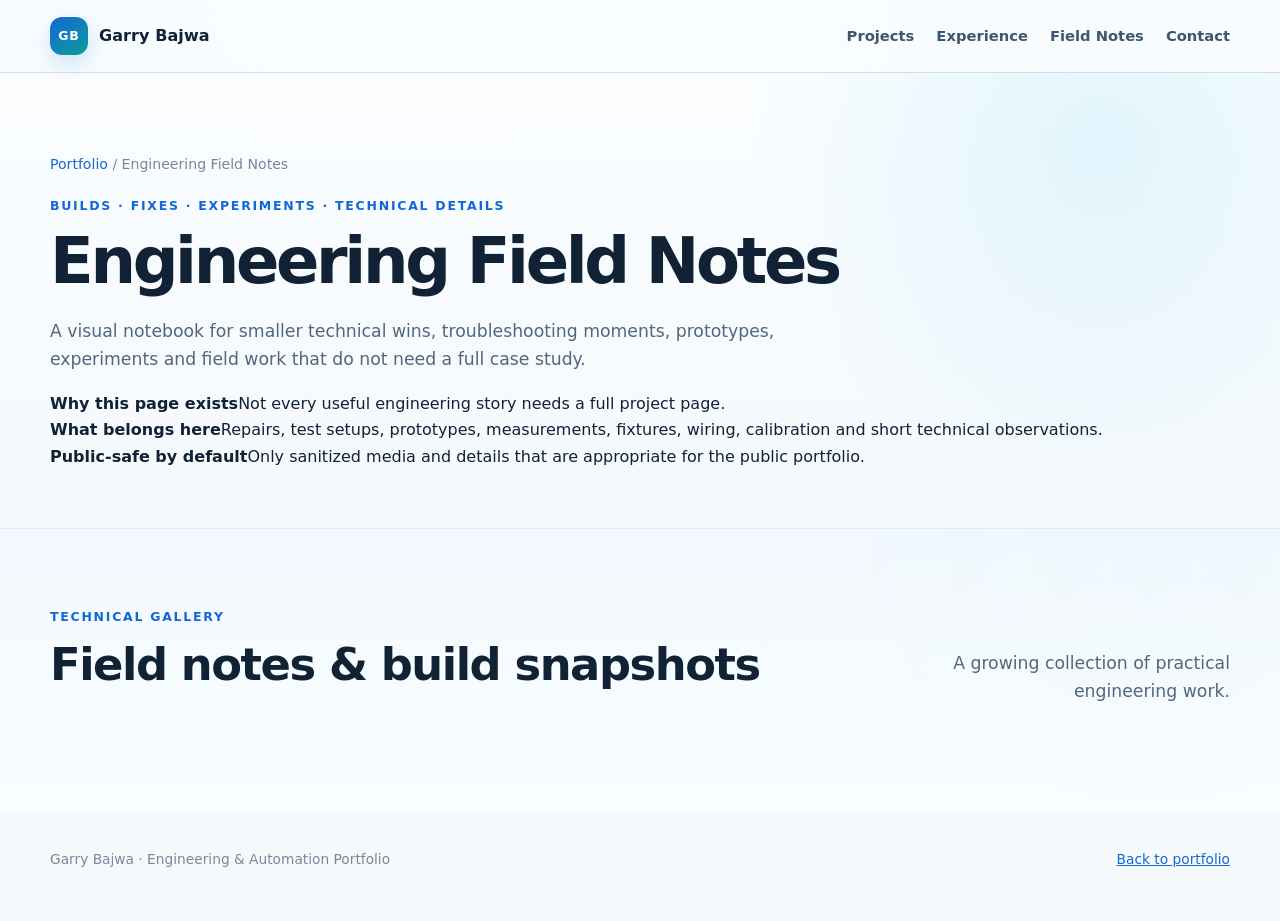
==== field-notes.html @ 7e56dd14 "Add Engineering Field Notes gallery" ====
<!doctype html>
<html lang="en">
<head>
  <meta charset="utf-8">
  <meta name="viewport" content="width=device-width,initial-scale=1">
  <meta name="description" content="Engineering Field Notes: compact visual records of troubleshooting, prototypes, machine improvements, electronics work and experiments by Garry Bajwa.">
  <title>Engineering Field Notes | Garry Bajwa</title>
  <link rel="stylesheet" href="styles.css">
</head>
<body>
<a class="skip-link" href="#main">Skip to content</a>

<header class="site-header">
  <div class="container nav-wrap">
    <a class="brand" href="index.html"><span class="brand-mark">GB</span><span>Garry Bajwa</span></a>
    <nav class="nav" aria-label="Primary navigation">
      <a href="index.html#projects">Projects</a>
      <a href="index.html#experience">Experience</a>
      <a href="field-notes.html" aria-current="page">Field Notes</a>
      <a href="index.html#contact">Contact</a>
    </nav>
  </div>
</header>

<main id="main">
  <section class="case-hero field-notes-hero">
    <div class="container">
      <div class="breadcrumb"><a href="index.html">Portfolio</a> / Engineering Field Notes</div>
      <div class="case-title">
        <p class="eyebrow">Builds · Fixes · Experiments · Technical Details</p>
        <h1>Engineering Field Notes</h1>
        <p class="lead">
          A visual notebook for smaller technical wins, troubleshooting moments, prototypes, experiments and field work that do not need a full case study.
        </p>
      </div>
      <div class="field-notes-intro">
        <div><strong>Why this page exists</strong><span>Not every useful engineering story needs a full project page.</span></div>
        <div><strong>What belongs here</strong><span>Repairs, test setups, prototypes, measurements, fixtures, wiring, calibration and short technical observations.</span></div>
        <div><strong>Public-safe by default</strong><span>Only sanitized media and details that are appropriate for the public portfolio.</span></div>
      </div>
    </div>
  </section>

  <section class="section section-soft">
    <div class="container">
      <div class="section-heading-row">
        <div>
          <p class="eyebrow">Technical gallery</p>
          <h2>Field notes & build snapshots</h2>
        </div>
        <p class="section-intro">A growing collection of practical engineering work.</p>
      </div>

      <div id="field-notes-grid" class="field-notes-grid"></div>
      <noscript><p class="media-note">JavaScript is required to display Field Notes.</p></noscript>
    </div>
  </section>
</main>

<footer class="site-footer">
  <div class="container footer-wrap">
    <span>Garry Bajwa · Engineering & Automation Portfolio</span>
    <a class="external-link" href="index.html">Back to portfolio</a>
  </div>
</footer>

<script src="field-notes-data.js?v=20261007a"></script>
<script src="field-notes.js?v=20261007a"></script>
</body>
</html>
---- styles.css ----
:root{
  --bg:#f6f9fc;
  --bg-blue:#edf6ff;
  --panel:#ffffff;
  --panel-soft:#f8fbfe;
  --text:#122235;
  --muted:#5f7184;
  --line:#dbe5ee;
  --line-strong:#bfd2e2;
  --accent:#1268d5;
  --accent-dark:#0d4f9e;
  --teal:#0d9d9a;
  --cyan:#39bfe8;
  --warm:#ff8a3d;
  --shadow:0 18px 50px rgba(37,72,105,.10);
  --shadow-soft:0 10px 30px rgba(37,72,105,.07);
  --max:1180px;
  --radius:22px;
}

*{box-sizing:border-box}
html{scroll-behavior:smooth}
body{
  margin:0;
  color:var(--text);
  font-family:Inter,ui-sans-serif,system-ui,-apple-system,BlinkMacSystemFont,"Segoe UI",Roboto,Arial,sans-serif;
  line-height:1.65;
  background:
    radial-gradient(circle at 8% 8%,rgba(57,191,232,.12),transparent 26rem),
    radial-gradient(circle at 92% 4%,rgba(18,104,213,.09),transparent 30rem),
    linear-gradient(180deg,#fbfdff 0%,var(--bg) 100%);
}
body::before{
  content:"";
  position:fixed;
  inset:0;
  pointer-events:none;
  z-index:-1;
  opacity:.42;
  background-image:
    linear-gradient(rgba(25,89,145,.045) 1px,transparent 1px),
    linear-gradient(90deg,rgba(25,89,145,.045) 1px,transparent 1px);
  background-size:32px 32px;
  mask-image:linear-gradient(to bottom,black,transparent 70%);
}
a{color:inherit}
code{font-family:"SFMono-Regular",Consolas,monospace}
.skip-link{position:absolute;left:-9999px;top:auto}
.skip-link:focus{left:16px;top:16px;z-index:999;background:#fff;color:#000;padding:8px 12px;border-radius:8px}
.container{width:min(var(--max),calc(100% - 40px));margin-inline:auto}

.site-header{
  position:sticky;
  top:0;
  z-index:50;
  backdrop-filter:blur(18px);
  background:rgba(250,253,255,.88);
  border-bottom:1px solid rgba(156,181,202,.42);
}
.nav-wrap{min-height:72px;display:flex;align-items:center;justify-content:space-between;gap:24px}
.brand{display:flex;align-items:center;gap:11px;text-decoration:none;font-weight:800;letter-spacing:.005em}
.brand-mark{
  width:38px;height:38px;border-radius:12px;display:grid;place-items:center;
  color:#fff;
  background:linear-gradient(145deg,var(--accent),var(--teal));
  box-shadow:0 8px 20px rgba(18,104,213,.18);
  font-size:.78rem;
  letter-spacing:.08em;
}
.nav{display:flex;gap:22px;align-items:center}
.nav a{font-size:.92rem;text-decoration:none;color:#3e566e;font-weight:650}
.nav a:hover{color:var(--accent)}

.hero{
  position:relative;
  overflow:hidden;
  padding:92px 0 82px;
  background:
    linear-gradient(135deg,rgba(255,255,255,.86),rgba(240,248,255,.76)),
    radial-gradient(circle at 76% 30%,rgba(57,191,232,.22),transparent 21rem);
}
.hero::before{
  content:"";
  position:absolute;
  width:560px;height:560px;
  right:-160px;top:-220px;
  border:1px solid rgba(18,104,213,.11);
  border-radius:50%;
  box-shadow:
    0 0 0 70px rgba(18,104,213,.035),
    0 0 0 140px rgba(13,157,154,.025);
}
.hero-circuit{
  position:absolute;
  pointer-events:none;
  opacity:.6;
}
.hero-circuit::before,.hero-circuit::after{
  content:"";
  position:absolute;
  background:linear-gradient(90deg,transparent,var(--cyan),transparent);
}
.hero-circuit-a{width:280px;height:130px;left:-40px;bottom:36px;border-top:1px solid rgba(18,104,213,.25);border-right:1px solid rgba(18,104,213,.25);border-radius:0 24px 0 0}
.hero-circuit-b{width:240px;height:150px;right:13%;top:24px;border-left:1px solid rgba(13,157,154,.24);border-bottom:1px solid rgba(13,157,154,.24);border-radius:0 0 0 24px}

.hero-grid{display:grid;grid-template-columns:1.05fr .95fr;gap:70px;align-items:center}
.hero-copy{position:relative;z-index:2}
.eyebrow{margin:0 0 13px;color:var(--accent);text-transform:uppercase;letter-spacing:.14em;font-size:.78rem;font-weight:800}
h1{font-size:clamp(3rem,5.2vw,5.65rem);line-height:.98;letter-spacing:-.052em;margin:0 0 24px}
h2{font-size:clamp(2rem,3.5vw,3.35rem);line-height:1.08;letter-spacing:-.032em;margin:0 0 17px}
h3{line-height:1.2}
.lead,.section-intro{color:#52677c;font-size:1.08rem;max-width:800px}
.hero .lead{font-size:1.15rem;max-width:750px}

.hero-actions,.contact-actions{display:flex;flex-wrap:wrap;gap:12px;margin-top:28px}
.button{
  display:inline-flex;align-items:center;justify-content:center;min-height:46px;padding:0 19px;
  border-radius:13px;border:1px solid var(--line-strong);
  text-decoration:none;font-weight:760;font-size:.92rem;transition:.2s ease
}
.button:hover{transform:translateY(-2px)}
.button.primary{background:linear-gradient(135deg,var(--accent),#1689e8);color:white;border-color:transparent;box-shadow:0 12px 24px rgba(18,104,213,.18)}
.button.secondary{background:#fff;color:#29435d}

.hero-specialties{
  display:flex;flex-wrap:wrap;gap:10px;margin-top:34px
}
.hero-specialties span{
  display:flex;align-items:center;gap:8px;
  padding:9px 12px;border:1px solid var(--line);
  background:rgba(255,255,255,.78);border-radius:999px;
  font-size:.82rem;color:#4c6276;box-shadow:0 6px 15px rgba(37,72,105,.04)
}
.hero-specialties b{color:var(--teal);font-size:.72rem}

.hero-visual{position:relative;z-index:2;min-height:560px}
.portrait-shell{
  position:relative;
  width:min(390px,90%);
  margin:0 auto;
  padding:16px;
  border:1px solid rgba(122,156,185,.42);
  border-radius:34px;
  background:rgba(255,255,255,.75);
  box-shadow:var(--shadow);
}
.portrait-shell::before{
  content:"";
  position:absolute;inset:-12px;
  border:1px dashed rgba(18,104,213,.22);
  border-radius:42px;
  z-index:-1;
}
.portrait-slot{
  min-height:430px;border-radius:25px;overflow:hidden;
  display:grid;place-items:end start;padding:24px;
  background:linear-gradient(135deg,#d9edff,#e8fbfa 55%,#dbe9f5);
  position:relative;
}
.hero-portrait-image{
  position:absolute;inset:0;width:100%;height:100%;
  object-fit:cover;object-position:center 42%;
  display:block;
}
.portrait-overlay{
  position:absolute;inset:0;
  background:linear-gradient(180deg,rgba(10,52,95,.02) 35%,rgba(8,54,92,.72) 100%);
  z-index:1;
}
.portrait-slot::before{
  content:"";
  position:absolute;inset:18px;
  border:1px solid rgba(255,255,255,.52);
  border-radius:18px;
  pointer-events:none;
}
.portrait-copy{position:relative;z-index:2;color:white}
.portrait-copy strong{display:block;font-size:1.25rem}
.portrait-copy small{display:block;opacity:.82;margin-top:4px}
.portrait-copy code{display:inline-block;margin-top:5px;font-size:.72rem;background:rgba(7,38,64,.38);padding:4px 7px;border-radius:7px}

.floating-chip{
  position:absolute;
  padding:8px 11px;border-radius:999px;
  background:#fff;border:1px solid var(--line);
  box-shadow:var(--shadow-soft);
  color:#29445d;font-size:.76rem;font-weight:760
}
.chip-1{left:-38px;top:78px}
.chip-2{right:-38px;top:145px}
.chip-3{left:-28px;bottom:92px}
.chip-4{right:-36px;bottom:46px}

.systems-map{
  width:min(460px,100%);
  margin:28px auto 0;
  padding:18px 20px;
  border-radius:18px;
  background:#10283d;
  color:white;
  box-shadow:0 16px 34px rgba(21,54,84,.17)
}
.map-title{font-size:.69rem;letter-spacing:.18em;color:#88dff0;font-weight:800;margin-bottom:12px}
.map-row{display:flex;align-items:center;gap:8px;font-size:.69rem;font-weight:750;letter-spacing:.06em}
.map-row + .map-row{margin-top:9px}
.map-row i{height:1px;flex:1;background:linear-gradient(90deg,#37b9d7,#60c2b8)}

.section{padding:78px 0;border-top:1px solid rgba(157,184,206,.27)}
.section-alt{
  background:
    linear-gradient(180deg,rgba(237,246,255,.62),rgba(248,252,255,.92)),
    radial-gradient(circle at 8% 20%,rgba(57,191,232,.08),transparent 22rem);
}
.capability-grid{display:grid;grid-template-columns:repeat(4,1fr);gap:17px;margin-top:32px}
.capability-card,.project-card,.mini-card,.case-card,.detail-card{
  border:1px solid var(--line);
  border-radius:var(--radius);
  background:rgba(255,255,255,.92);
  box-shadow:var(--shadow-soft)
}
.capability-card{padding:24px;position:relative;overflow:hidden}
.capability-card::after{
  content:"";
  position:absolute;right:-22px;bottom:-22px;width:90px;height:90px;border-radius:50%;
  background:radial-gradient(circle,rgba(57,191,232,.12),transparent 67%)
}
.card-number{display:inline-block;color:var(--teal);font-size:.75rem;font-weight:850;letter-spacing:.1em;margin-bottom:30px}
.capability-card h3{margin:0 0 10px;font-size:1.04rem}
.capability-card p,.project-card p,.mini-card span,.detail-card p{color:var(--muted);margin:0}

.project-grid{display:grid;grid-template-columns:repeat(2,1fr);gap:22px;margin-top:36px}
.project-card{
  padding:16px 16px 26px;
  overflow:hidden;
  transition:transform .2s ease,box-shadow .2s ease
}
.project-card:hover{transform:translateY(-4px);box-shadow:0 22px 55px rgba(37,72,105,.12)}
.project-card.featured{border-color:#b4d0e8}
.project-media{
  height:245px;border-radius:16px;
  display:flex;flex-direction:column;justify-content:flex-end;align-items:flex-start;
  padding:20px;color:white;overflow:hidden;margin-bottom:22px;
  background-size:cover;background-position:center;
  position:relative
}
.project-media::before{
  content:"";position:absolute;inset:0;
  background:linear-gradient(180deg,transparent 28%,rgba(9,40,66,.82))
}
.project-media span,.project-media small{position:relative;z-index:1}
.project-media span{font-weight:800;font-size:1.05rem}
.project-media small{font-size:.68rem;opacity:.8;margin-top:4px;font-family:"SFMono-Regular",Consolas,monospace}
.project-media-komo{
  background-image:
    linear-gradient(180deg,rgba(7,40,66,.03),rgba(7,40,66,.62)),
    url("assets/komo/overview.jpg"),
    linear-gradient(135deg,#b8dcf7,#79b6da);
}
.project-media-concrete{
  background-image:
    linear-gradient(180deg,rgba(7,40,66,.02),rgba(7,40,66,.68)),
    url("assets/concrete-printer/overview.jpg"),
    linear-gradient(135deg,#d0e7ff,#63b8db);
}
.project-media-robot{
  background-image:
    linear-gradient(180deg,rgba(7,40,66,.02),rgba(7,40,66,.68)),
    url("assets/robot/overview.jpg"),
    linear-gradient(135deg,#cdf4ed,#58b7ac);
}
.project-media-display{
  background-image:
    linear-gradient(180deg,rgba(7,40,66,.02),rgba(7,40,66,.68)),
    url("assets/display/overview.jpg"),
    linear-gradient(135deg,#d9e5ff,#749bdf);
}
.project-media-roadmoji{
  background-image:
    linear-gradient(180deg,rgba(7,40,66,.02),rgba(7,40,66,.68)),
    url("assets/roadmoji/overview.jpg"),
    linear-gradient(135deg,#e3ebf5,#6d8ea9);
}

.project-kicker{font-size:.76rem;text-transform:uppercase;letter-spacing:.11em;color:var(--accent);font-weight:800}
.project-card h3{font-size:1.45rem;margin:10px 0 9px}
.tag-row{display:flex;flex-wrap:wrap;gap:8px;margin:20px 0}
.tag-row span,.tag{
  border:1px solid #cbdce9;
  background:#f5f9fc;
  color:#426078;
  border-radius:999px;
  padding:5px 9px;
  font-size:.75rem
}
.text-link{display:inline-block;margin-top:7px;color:var(--accent);text-decoration:none;font-weight:790}
.text-link:hover{text-decoration:underline}

.approach-section{
  background:
    radial-gradient(circle at 78% 25%,rgba(13,157,154,.08),transparent 20rem),
    linear-gradient(180deg,#fff,#f8fbfd)
}
.approach-grid{display:grid;grid-template-columns:.9fr 1.1fr;gap:70px;align-items:start}
.approach-copy{color:#52677c;font-size:1.04rem}
.approach-flow{display:flex;flex-wrap:wrap;align-items:center;gap:9px;margin-top:28px}
.approach-flow span{
  padding:8px 11px;border-radius:9px;border:1px solid #cadde9;background:#fff;
  color:#2b536f;font-size:.79rem;font-weight:750
}
.approach-flow b{color:var(--teal)}

.mini-grid{display:grid;grid-template-columns:repeat(4,1fr);gap:15px;margin-top:28px}
.mini-card{padding:21px}
.mini-card strong{display:block;margin-bottom:6px;color:#203b55}

.contact-section{padding-bottom:90px}
.contact-card{
  display:flex;justify-content:space-between;gap:40px;align-items:center;
  padding:40px;
  border:1px solid #b8d3e7;
  border-radius:28px;
  background:
    linear-gradient(135deg,rgba(255,255,255,.94),rgba(235,247,255,.96)),
    radial-gradient(circle at right top,rgba(13,157,154,.15),transparent 18rem);
  box-shadow:var(--shadow)
}
.contact-card p{color:var(--muted);margin:4px 0 0}
.site-footer{padding:34px 0 50px;color:#77899a;font-size:.86rem}
.footer-wrap{display:flex;justify-content:space-between;gap:20px}

/* Case studies */
.case-hero{
  padding:80px 0 58px;
  background:
    radial-gradient(circle at 86% 15%,rgba(57,191,232,.13),transparent 22rem),
    linear-gradient(180deg,#fbfdff,#f4f9fd)
}
.breadcrumb{font-size:.88rem;color:#73879a;margin-bottom:20px}
.breadcrumb a{color:var(--accent);text-decoration:none}
.case-title{max-width:930px}
.case-title h1{font-size:clamp(2.6rem,5vw,4.8rem)}
.case-meta{display:flex;flex-wrap:wrap;gap:9px;margin-top:24px}
.case-intro-grid{display:grid;grid-template-columns:1fr 1fr;gap:18px;margin-top:30px}
.detail-card{padding:24px}
.detail-card h3{margin:0 0 8px;font-size:1rem}
.system-diagram{
  margin-top:28px;
  border:1px solid #c8dbe8;
  border-radius:20px;
  padding:28px;
  background:
    linear-gradient(135deg,#f8fcff,#eef7fb);
  box-shadow:var(--shadow-soft)
}
.flow{display:flex;flex-wrap:wrap;gap:10px;align-items:center}
.flow .node{
  border:1px solid #bdd5e6;
  background:#fff;
  color:#31526c;
  border-radius:10px;
  padding:10px 12px;
  font-size:.88rem
}
.flow .arrow{color:var(--teal)}
.case-list{display:grid;gap:18px;margin-top:28px}
.case-card{padding:28px}
.case-card h3{margin:0 0 19px;font-size:1.35rem}
.case-grid{display:grid;grid-template-columns:1fr 1fr;gap:18px}
.case-block strong{display:block;color:#243e56;margin-bottom:5px}
.case-block span{color:var(--muted)}
.callout{
  border-left:4px solid var(--teal);
  padding:14px 16px;
  color:#425c73;
  margin:24px 0;
  background:#f2fbfa;
  border-radius:0 12px 12px 0
}
.media-note{
  padding:20px;
  border:1px dashed #b5cddf;
  border-radius:14px;
  color:#607489;
  background:#f9fcfe
}
.skill-cloud{display:flex;flex-wrap:wrap;gap:9px;margin-top:22px}
.skill-cloud span{
  border:1px solid #cbdde9;
  border-radius:9px;
  padding:8px 10px;
  background:#fff;
  color:#426078;
  font-size:.84rem
}
.project-nav{display:flex;justify-content:space-between;gap:14px;margin-top:38px}
.project-nav a{
  flex:1;
  border:1px solid #cadae6;
  border-radius:14px;
  padding:16px;
  text-decoration:none;
  background:#fff;
  color:var(--accent)
}
.small{font-size:.88rem;color:#7b8c9c}
.external-link{color:var(--accent)}

/* Project media */
.project-thumb{
  width:100%;height:220px;object-fit:cover;display:block;
  border-radius:14px;border:1px solid var(--line);margin:16px 0 4px;
  background:#eef5fa
}
.photo-grid{display:grid;grid-template-columns:repeat(2,minmax(0,1fr));gap:18px;margin-top:28px}
.photo-card{
  margin:0;border:1px solid var(--line);border-radius:18px;overflow:hidden;
  background:#fff;box-shadow:var(--shadow-soft)
}
.photo-card img{width:100%;height:300px;object-fit:cover;display:block;background:#eef5fa}
.photo-card figcaption{padding:15px 17px;color:var(--muted);font-size:.9rem}
.photo-card figcaption strong{display:block;color:var(--text);margin-bottom:4px}

@media(max-width:980px){
  .hero-grid,.approach-grid,.case-intro-grid,.case-grid{grid-template-columns:1fr}
  .hero-grid{gap:46px}
  .hero-visual{min-height:auto}
  .capability-grid,.mini-grid{grid-template-columns:repeat(2,1fr)}
  .project-grid{grid-template-columns:1fr}
  .hero{padding-top:64px}
}
@media(max-width:700px){
  .container{width:min(var(--max),calc(100% - 26px))}
  .nav{display:none}
  .capability-grid,.mini-grid{grid-template-columns:1fr}
  .contact-card,.footer-wrap,.project-nav{flex-direction:column}
  .section{padding:58px 0}
  .photo-grid{grid-template-columns:1fr}
  .photo-card img{height:auto;max-height:340px}
  .project-media{height:210px}
  .portrait-shell{width:88%}
  .floating-chip{font-size:.68rem}
  .chip-1{left:-22px}.chip-2{right:-22px}.chip-3{left:-18px}.chip-4{right:-20px}
  .map-row{font-size:.61rem}
}

/* Portfolio V2 refinements */
.section-soft{
  background:
    linear-gradient(180deg,rgba(239,247,253,.78),rgba(250,253,255,.92)),
    radial-gradient(circle at 90% 15%,rgba(57,191,232,.08),transparent 20rem);
}
.section-heading-row{
  display:flex;justify-content:space-between;align-items:end;gap:40px;margin-bottom:30px
}
.section-heading-row .section-intro{margin:0;text-align:right;max-width:360px}

.about-section{position:relative;overflow:hidden;background:#fff}
.about-section::after{
  content:"";position:absolute;width:360px;height:360px;border-radius:50%;
  right:-180px;bottom:-180px;border:1px solid rgba(13,157,154,.13);
  box-shadow:0 0 0 55px rgba(13,157,154,.025),0 0 0 110px rgba(18,104,213,.018)
}
.about-grid{display:grid;grid-template-columns:.88fr 1.12fr;gap:72px;align-items:start}
.about-heading{position:sticky;top:110px}
.about-rail{display:flex;flex-wrap:wrap;align-items:center;gap:8px;margin-top:28px;color:#527086;font-size:.73rem;font-weight:760;letter-spacing:.06em}
.about-rail i{width:26px;height:1px;background:linear-gradient(90deg,var(--accent),var(--teal))}
.about-copy{font-size:1.02rem;color:#53697c}
.about-lead{font-size:1.22rem;line-height:1.65;color:#233e55;margin-top:0}
.about-pillars{display:grid;grid-template-columns:repeat(3,1fr);gap:13px;margin-top:28px}
.about-pillars div{padding:18px;border:1px solid var(--line);border-radius:16px;background:#f9fcfe}
.about-pillars strong{display:block;color:#183b56;margin-bottom:5px}
.about-pillars span{font-size:.86rem;color:var(--muted)}

.projects-section{
  background:
    radial-gradient(circle at 4% 10%,rgba(13,157,154,.07),transparent 22rem),
    linear-gradient(180deg,#f8fcff,#f4f9fd)
}
.media-index{
  position:absolute!important;z-index:1;top:15px;right:16px;
  width:42px;height:42px;border-radius:50%;display:grid;place-items:center;
  background:rgba(255,255,255,.91);color:#174969;font-weight:850;font-size:.78rem;
  box-shadow:0 8px 20px rgba(13,45,70,.14)
}

.experience-section{background:#fff}
.experience-layout{display:grid;grid-template-columns:.78fr 1.22fr;gap:76px}
.experience-intro{position:sticky;top:110px;align-self:start}
.experience-intro p:not(.eyebrow){color:var(--muted);font-size:1.02rem}
.timeline{position:relative;padding-left:8px}
.timeline::before{
  content:"";position:absolute;left:118px;top:10px;bottom:16px;width:2px;
  background:linear-gradient(180deg,var(--accent),var(--teal),#b9d7e9)
}
.timeline-item{
  position:relative;display:grid;grid-template-columns:90px 28px 1fr;gap:16px;
  padding:0 0 34px
}
.timeline-year{padding-top:3px;color:#6c8295;font-size:.8rem;font-weight:800;text-align:right}
.timeline-dot{
  width:14px;height:14px;border-radius:50%;margin:4px auto 0;
  background:#fff;border:4px solid var(--accent);box-shadow:0 0 0 5px #edf6fc;z-index:1
}
.timeline-item:nth-child(even) .timeline-dot{border-color:var(--teal)}
.timeline-content{
  padding:0 0 4px 3px
}
.timeline-content h3{margin:0 0 4px;font-size:1.22rem}
.timeline-role{margin:0 0 8px!important;color:var(--accent)!important;font-weight:720;font-size:.9rem!important}
.timeline-content p{margin:0;color:var(--muted)}

.credentials-section{
  background:
    radial-gradient(circle at 90% 15%,rgba(18,104,213,.08),transparent 24rem),
    linear-gradient(180deg,#f4f9fd,#fbfdff)
}
.credential-grid{display:grid;grid-template-columns:repeat(2,1fr);gap:18px;margin-top:32px}
.credential-card{
  display:grid;grid-template-columns:74px 1fr;gap:18px;align-items:start;
  padding:24px;border:1px solid var(--line);border-radius:20px;background:#fff;box-shadow:var(--shadow-soft)
}
.credential-card.credential-featured{border-color:#a9cde5;background:linear-gradient(135deg,#fff,#f2f9ff)}
.credential-icon{
  width:66px;height:66px;border-radius:18px;display:grid;place-items:center;text-align:center;
  background:linear-gradient(145deg,#e7f4ff,#e7fbf8);color:#155c8d;border:1px solid #cae0ee;
  font-size:.72rem;font-weight:900;letter-spacing:.04em
}
.credential-type{display:block;color:var(--teal);font-size:.72rem;font-weight:820;letter-spacing:.1em;text-transform:uppercase;margin-bottom:4px}
.credential-card h3{font-size:1.05rem;margin:0 0 5px}
.credential-card p{margin:0 0 7px;color:#526a7f;font-weight:650}
.credential-card small{color:var(--muted);line-height:1.5}

.case-cover{
  position:relative;min-height:360px;border-radius:24px;overflow:hidden;margin-top:32px;
  display:flex;align-items:flex-end;padding:26px;color:#fff;
  background-size:cover;background-position:center;
  border:1px solid #c8dbe8;box-shadow:var(--shadow)
}
.case-cover::before{content:"";position:absolute;inset:0;background:linear-gradient(180deg,rgba(10,45,72,.03),rgba(10,45,72,.8))}
.case-cover-copy{position:relative;z-index:1;max-width:650px}
.case-cover-copy strong{display:block;font-size:1.28rem;margin-bottom:5px}
.case-cover-copy span{font-size:.9rem;opacity:.9}

.media-gallery{display:grid;grid-template-columns:2fr 1fr 1fr;gap:15px;margin-top:30px}
.media-tile{
  min-height:220px;border-radius:18px;overflow:hidden;position:relative;
  display:flex;align-items:flex-end;padding:18px;
  background-size:cover;background-position:center;
  border:1px solid #ccdde9;
  box-shadow:var(--shadow-soft)
}
.media-tile:first-child{grid-row:span 2;min-height:455px}
.media-tile::before{content:"";position:absolute;inset:0;background:linear-gradient(180deg,rgba(8,39,63,.04),rgba(8,39,63,.78))}
.media-tile span{position:relative;z-index:1;color:white;font-weight:760;font-size:.9rem}
.media-tile small{display:block;font-weight:500;opacity:.78;margin-top:4px}
.media-placeholder{
  background-image:
    linear-gradient(135deg,rgba(18,104,213,.82),rgba(13,157,154,.72)),
    radial-gradient(circle at 70% 20%,rgba(255,255,255,.25),transparent 14rem)
}

@media(max-width:980px){
  .about-grid,.experience-layout{grid-template-columns:1fr}
  .about-heading,.experience-intro{position:static}
  .about-pillars{grid-template-columns:1fr}
  .credential-grid{grid-template-columns:1fr}
  .section-heading-row{align-items:start;flex-direction:column;gap:6px}
  .section-heading-row .section-intro{text-align:left}
}
@media(max-width:760px){
  .timeline::before{left:12px}
  .timeline-item{grid-template-columns:28px 1fr;gap:13px}
  .timeline-year{grid-column:2;text-align:left;padding-top:0;margin-bottom:-18px}
  .timeline-dot{grid-column:1;grid-row:1 / span 2;margin-top:4px}
  .timeline-content{grid-column:2}
  .credential-card{grid-template-columns:56px 1fr;padding:19px}
  .credential-icon{width:52px;height:52px;border-radius:14px}
  .media-gallery{grid-template-columns:1fr}
  .media-tile:first-child{grid-row:auto;min-height:280px}
  .media-tile{min-height:240px}
}


/* Dynamic project grid */
.project-section-meta{
  display:flex;
  align-items:center;
  justify-content:space-between;
  gap:20px;
  margin-top:8px;
  margin-bottom:6px;
}
.project-count{
  display:inline-flex;
  align-items:center;
  min-height:30px;
  padding:5px 10px;
  border:1px solid #c7dbe8;
  border-radius:999px;
  background:#fff;
  color:#31556f;
  font-size:.76rem;
  font-weight:800;
  letter-spacing:.03em;
  white-space:nowrap;
}
.project-note{
  color:#7a8fa0;
  font-size:.78rem;
  text-align:right;
}
.project-media{
  background-color:#dfeef8;
}
.project-media img{
  position:absolute;
  inset:0;
  width:100%;
  height:100%;
  object-fit:cover;
  object-position:center;
  z-index:0;
}
.project-media::after{
  content:"";
  position:absolute;
  inset:0;
  z-index:1;
  background:linear-gradient(180deg,rgba(7,40,66,.02) 28%,rgba(9,40,66,.84) 100%);
}
.project-media .media-index,
.project-media .project-media-copy{
  position:relative;
  z-index:2;
}
.project-media .project-media-copy{
  display:flex;
  flex-direction:column;
}
.project-media .project-media-copy span{
  font-weight:800;
  font-size:1.05rem;
}
.project-media .project-media-copy small{
  font-size:.68rem;
  opacity:.84;
  margin-top:4px;
  font-family:"SFMono-Regular",Consolas,monospace;
}
.project-image-fallback{
  position:absolute;
  inset:0;
  z-index:0;
  background:
    radial-gradient(circle at 78% 18%,rgba(255,255,255,.28),transparent 12rem),
    linear-gradient(135deg,#6fb9df,#4f9fa8);
}
.project-card.featured::before{
  content:"Featured";
  position:absolute;
  top:26px;
  left:26px;
  z-index:4;
  padding:5px 9px;
  border-radius:999px;
  background:rgba(255,255,255,.92);
  color:#14557d;
  font-size:.66rem;
  font-weight:850;
  letter-spacing:.09em;
  text-transform:uppercase;
  box-shadow:0 7px 18px rgba(13,45,70,.12);
}
.project-card{position:relative}
@media(max-width:700px){
  .project-section-meta{align-items:flex-start;flex-direction:column;gap:8px}
  .project-note{text-align:left}
}


/* Horizontal overflow hardening */
html,body{
  max-width:100%;
  overflow-x:clip;
}
.container,
.hero-grid,
.about-grid,
.capability-grid,
.project-grid,
.experience-layout,
.credential-grid,
.approach-grid,
.mini-grid{
  min-width:0;
}
.hero-copy,
.hero-visual,
.about-heading,
.about-copy,
.experience-intro,
.timeline,
.project-card,
.capability-card,
.credential-card,
.contact-card > *{
  min-width:0;
}
img,svg,video,canvas{
  max-width:100%;
}
.project-grid{
  grid-template-columns:repeat(auto-fit,minmax(min(100%,340px),1fr));
}
.project-card{
  width:100%;
  max-width:100%;
}
.project-kicker,
.project-card h3,
.project-card p,
.project-media-copy,
.timeline-content,
.credential-card > div{
  overflow-wrap:anywhere;
}
.nav{
  min-width:0;
  flex-wrap:wrap;
  justify-content:flex-end;
}
@media(max-width:980px){
  .nav{display:none}
}
@media(max-width:700px){
  .portrait-shell{
    max-width:calc(100% - 16px);
  }
  .floating-chip{
    max-width:42%;
    white-space:normal;
    text-align:center;
  }
  .chip-1{left:-8px}
  .chip-2{right:-8px}
  .chip-3{left:-6px}
  .chip-4{right:-6px}
}


/* About workbench image */
.about-grid{
  grid-template-columns:.95fr 1.05fr;
  align-items:center;
}
.about-visual{
  position:relative;
  min-width:0;
  border-radius:26px;
  overflow:hidden;
  border:1px solid var(--line);
  background:#edf5fa;
  box-shadow:var(--shadow);
}
.about-workbench-image{
  width:100%;
  aspect-ratio:4 / 3;
  object-fit:cover;
  object-position:center;
  display:block;
}
.about-visual::after{
  content:"";
  position:absolute;
  inset:0;
  pointer-events:none;
  background:linear-gradient(180deg,transparent 55%,rgba(8,43,68,.72) 100%);
}
.about-image-label{
  position:absolute;
  left:22px;
  right:22px;
  bottom:20px;
  z-index:2;
  color:#fff;
}
.about-image-label strong{
  display:block;
  font-size:1rem;
  margin-bottom:3px;
}
.about-image-label span{
  display:block;
  font-size:.76rem;
  opacity:.88;
}
.about-copy h2{
  max-width:640px;
}
@media(max-width:980px){
  .about-grid{grid-template-columns:1fr}
  .about-visual{max-width:760px}
}
@media(max-width:700px){
  .about-workbench-image{aspect-ratio:5 / 4}
  .about-image-label{left:16px;right:16px;bottom:14px}
}


/* Percentage-based homepage sizing */
.hero-grid{
  grid-template-columns:54% 42%;
  gap:4%;
}
.hero-visual{
  min-height:0;
  width:100%;
}
.portrait-shell{
  width:82%;
  max-width:none;
}
.portrait-slot{
  min-height:0;
  aspect-ratio:4 / 5;
}
.systems-map{
  width:94%;
}

.about-grid{
  grid-template-columns:34% 62%;
  gap:4%;
  align-items:center;
}
.about-visual{
  width:82%;
  max-width:100%;
  justify-self:start;
}
.about-workbench-image{
  width:100%;
  height:auto;
  aspect-ratio:auto;
  object-fit:contain;
}
.about-copy{
  width:100%;
}

.experience-layout{
  grid-template-columns:36% 60%;
  gap:4%;
}
.approach-grid{
  grid-template-columns:40% 56%;
  gap:4%;
}
.contact-card > div:first-child{
  width:64%;
}
.contact-actions{
  width:32%;
  justify-content:flex-end;
}

@media(max-width:980px){
  .hero-grid,
  .about-grid,
  .experience-layout,
  .approach-grid{
    grid-template-columns:100%;
    gap:0;
  }
  .hero-copy,
  .hero-visual,
  .about-visual,
  .about-copy,
  .experience-intro,
  .timeline,
  .approach-grid > *{
    width:100%;
  }
  .hero-visual{margin-top:8%}
  .portrait-shell{width:58%}
  .about-visual{
    width:58%;
    justify-self:center;
    margin:0 auto 7%;
  }
  .contact-card > div:first-child,
  .contact-actions{
    width:100%;
  }
  .contact-actions{justify-content:flex-start}
}

@media(max-width:700px){
  .portrait-shell{width:76%}
  .about-visual{width:78%}
}


/* Gate sensor retrofit case study */
.gate-cover{min-height:390px;background-position:center;background-size:cover}
.gate-compare{display:grid;grid-template-columns:repeat(2,minmax(0,1fr));gap:18px;margin-top:28px}
.gate-stage-grid{display:grid;grid-template-columns:repeat(4,minmax(0,1fr));gap:15px;margin-top:28px}
.gate-stage{min-width:0;padding:22px;border:1px solid var(--line);border-radius:18px;background:#fff;box-shadow:var(--shadow-soft)}
.gate-stage .stage-no{display:grid;place-items:center;width:38px;height:38px;border-radius:12px;margin-bottom:18px;background:linear-gradient(145deg,#e7f4ff,#e7fbf8);border:1px solid #cae0ee;color:var(--accent);font-size:.74rem;font-weight:900}
.gate-stage h3{margin:0 0 8px;font-size:1rem}
.gate-stage p{margin:0;color:var(--muted)}
.gate-media-grid{display:grid;grid-template-columns:repeat(3,minmax(0,1fr));gap:18px;margin-top:30px}
.gate-media-card{margin:0;min-width:0;border:1px solid var(--line);border-radius:18px;overflow:hidden;background:#fff;box-shadow:var(--shadow-soft)}
.gate-media-card img{width:100%;aspect-ratio:4/3;object-fit:cover;display:block;background:#eef5fa}
.gate-media-card.is-portrait img{aspect-ratio:4/3;object-position:center}
.gate-media-card figcaption{padding:16px 17px;color:var(--muted);font-size:.88rem}
.gate-media-card figcaption strong{display:block;color:var(--text);margin-bottom:5px}
.gate-media-card figcaption span{display:block}
.gate-compare .case-card,.gate-compare .detail-card{min-width:0}
@media(max-width:900px){
  .gate-stage-grid{grid-template-columns:repeat(2,minmax(0,1fr))}
  .gate-media-grid{grid-template-columns:1fr}
}
@media(max-width:700px){
  .gate-compare,.gate-stage-grid{grid-template-columns:1fr}
  .gate-cover{min-height:280px}
}
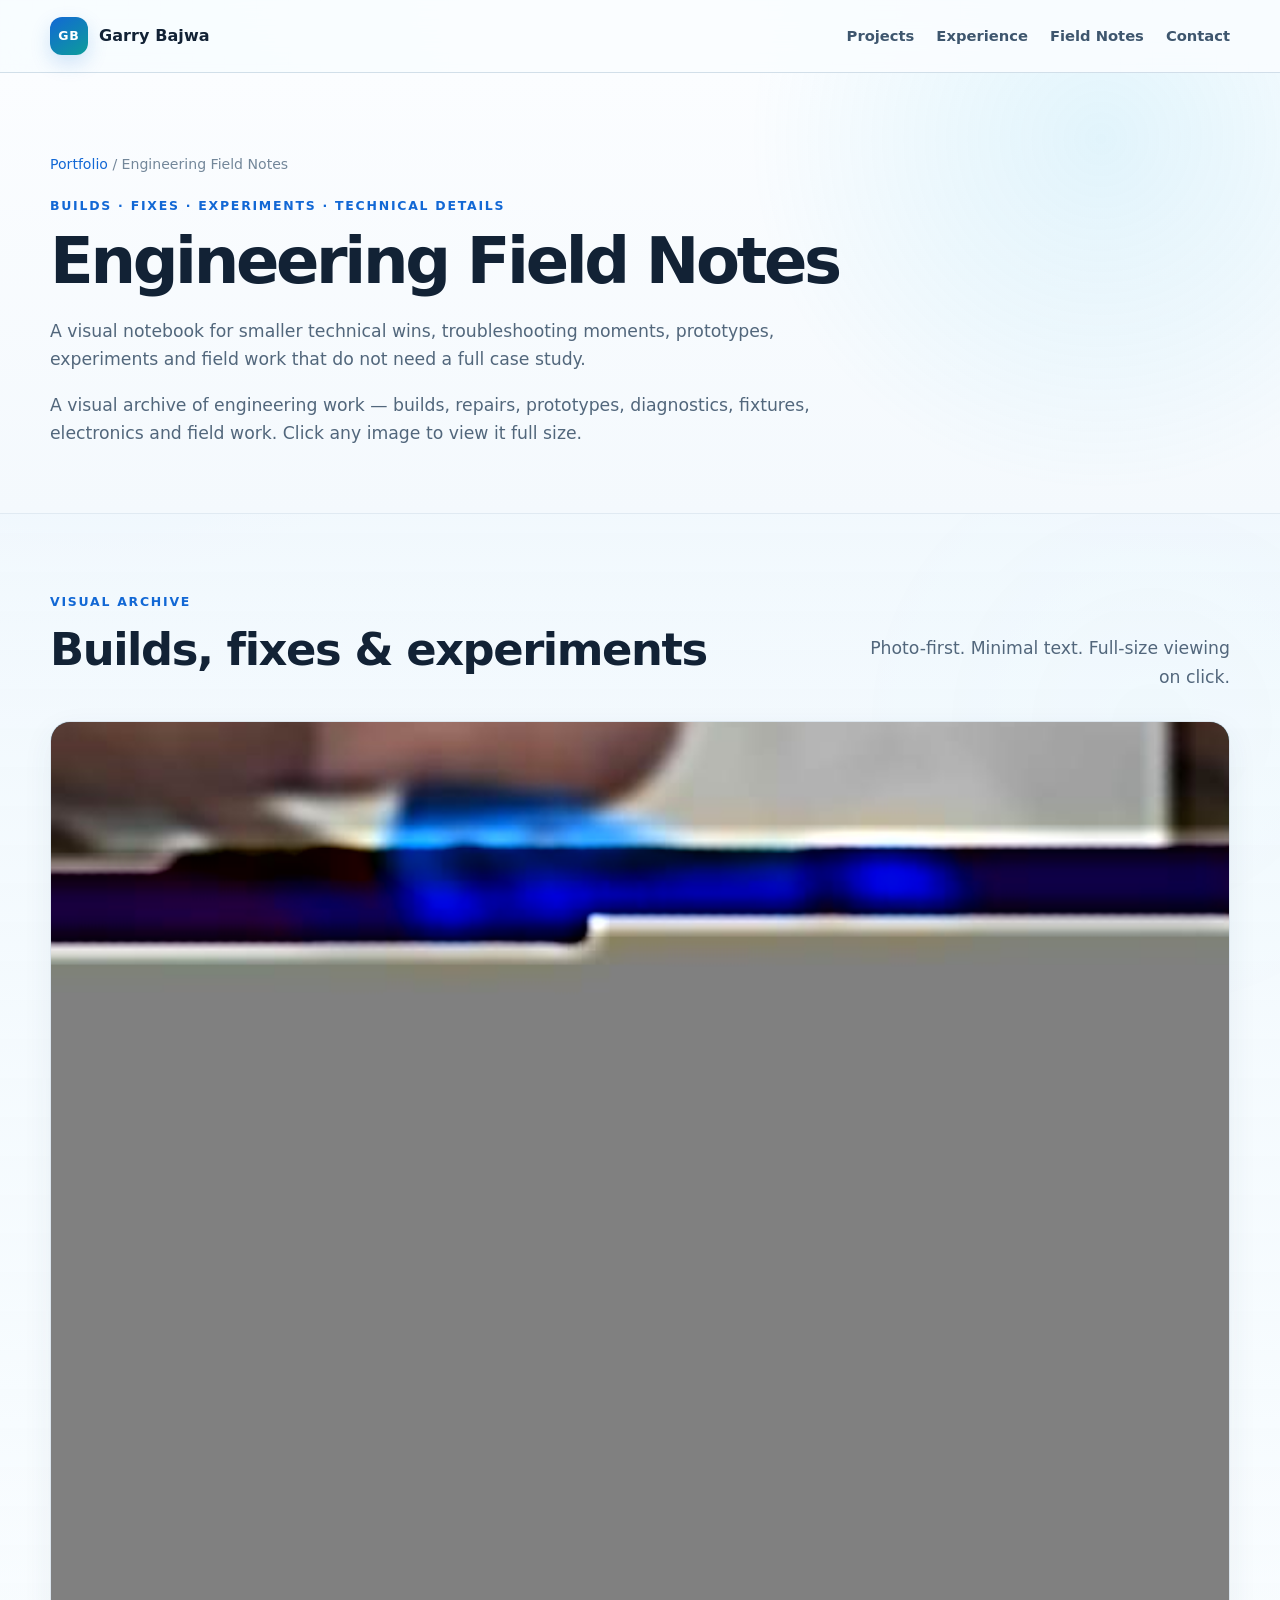
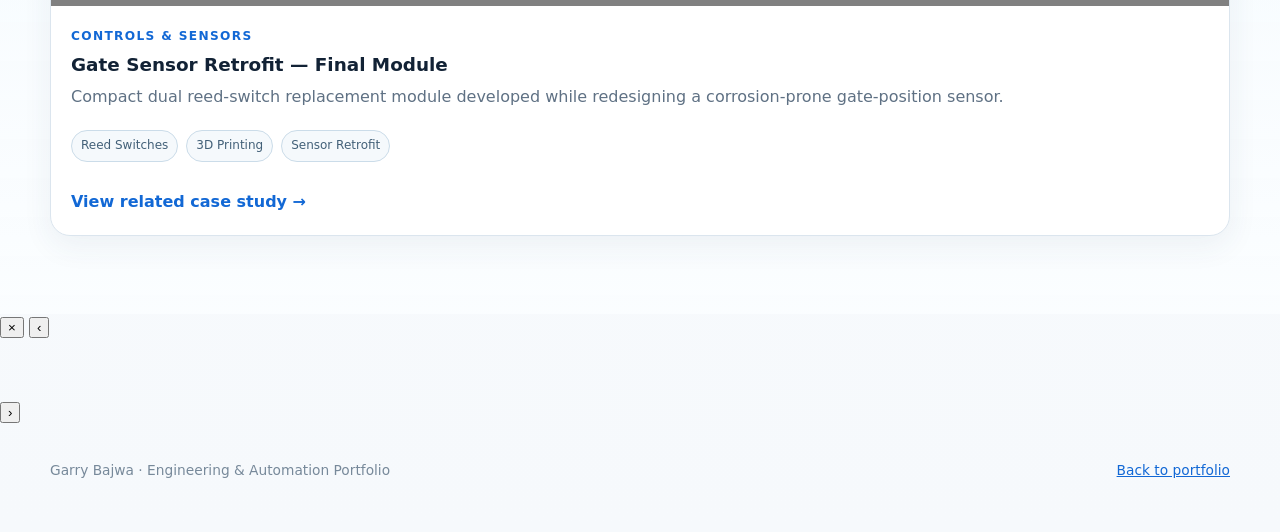
==== commit e9622f4a: "Convert Field Notes to photo-only lightbox gallery" ====
--- a/field-notes.html
+++ b/field-notes.html
@@ -33,11 +33,7 @@
           A visual notebook for smaller technical wins, troubleshooting moments, prototypes, experiments and field work that do not need a full case study.
         </p>
       </div>
-      <div class="field-notes-intro">
-        <div><strong>Why this page exists</strong><span>Not every useful engineering story needs a full project page.</span></div>
-        <div><strong>What belongs here</strong><span>Repairs, test setups, prototypes, measurements, fixtures, wiring, calibration and short technical observations.</span></div>
-        <div><strong>Public-safe by default</strong><span>Only sanitized media and details that are appropriate for the public portfolio.</span></div>
-      </div>
+      <p class="lead field-notes-lead">A visual archive of engineering work — builds, repairs, prototypes, diagnostics, fixtures, electronics and field work. Click any image to view it full size.</p>
     </div>
   </section>
 
@@ -45,17 +41,27 @@
     <div class="container">
       <div class="section-heading-row">
         <div>
-          <p class="eyebrow">Technical gallery</p>
-          <h2>Field notes & build snapshots</h2>
+          <p class="eyebrow">Visual archive</p>
+          <h2>Builds, fixes & experiments</h2>
         </div>
-        <p class="section-intro">A growing collection of practical engineering work.</p>
+        <p class="section-intro">Photo-first. Minimal text. Full-size viewing on click.</p>
       </div>
 
-      <div id="field-notes-grid" class="field-notes-grid"></div>
+      <div id="field-notes-grid" class="field-notes-grid" aria-label="Engineering photo gallery"></div>
       <noscript><p class="media-note">JavaScript is required to display Field Notes.</p></noscript>
     </div>
   </section>
 </main>
+
+<div class="field-lightbox" id="field-notes-lightbox" aria-hidden="true" role="dialog" aria-modal="true" aria-label="Expanded engineering photo">
+  <button class="field-lightbox-close" type="button" aria-label="Close image">×</button>
+  <button class="field-lightbox-nav field-lightbox-prev" type="button" aria-label="Previous image">‹</button>
+  <figure class="field-lightbox-figure">
+    <img id="field-lightbox-image" alt="">
+    <figcaption id="field-lightbox-caption"></figcaption>
+  </figure>
+  <button class="field-lightbox-nav field-lightbox-next" type="button" aria-label="Next image">›</button>
+</div>
 
 <footer class="site-footer">
   <div class="container footer-wrap">
@@ -64,7 +70,7 @@
   </div>
 </footer>
 
-<script src="field-notes-data.js?v=20261007a"></script>
-<script src="field-notes.js?v=20261007a"></script>
+<script src="field-notes-data.js?v=20261007b"></script>
+<script src="field-notes.js?v=20261007b"></script>
 </body>
 </html>
--- a/styles.css
+++ b/styles.css
@@ -925,3 +925,81 @@
   .gate-compare,.gate-stage-grid{grid-template-columns:1fr}
   .gate-cover{min-height:280px}
 }
+
+
+/* Engineering Field Notes */
+.field-notes-hero{
+  padding-bottom:48px;
+}
+.field-notes-intro{
+  display:grid;
+  grid-template-columns:repeat(3,minmax(0,1fr));
+  gap:16px;
+  margin-top:30px;
+}
+.field-notes-intro > div{
+  min-width:0;
+  padding:20px;
+  border:1px solid var(--line);
+  border-radius:18px;
+  background:rgba(255,255,255,.88);
+  box-shadow:var(--shadow-soft);
+}
+.field-notes-intro strong{
+  display:block;
+  color:#1d405b;
+  margin-bottom:5px;
+}
+.field-notes-intro span{
+  display:block;
+  color:var(--muted);
+  font-size:.9rem;
+}
+.field-notes-grid{
+  display:grid;
+  grid-template-columns:repeat(auto-fit,minmax(min(100%,300px),1fr));
+  gap:20px;
+  margin-top:30px;
+}
+.field-note-card{
+  min-width:0;
+  overflow:hidden;
+  border:1px solid var(--line);
+  border-radius:20px;
+  background:#fff;
+  box-shadow:var(--shadow-soft);
+  transition:transform .2s ease,box-shadow .2s ease;
+}
+.field-note-card:hover{
+  transform:translateY(-3px);
+  box-shadow:0 20px 46px rgba(37,72,105,.12);
+}
+.field-note-media{
+  position:relative;
+  width:100%;
+  aspect-ratio:4/3;
+  overflow:hidden;
+  background:#e7f1f8;
+}
+.field-note-media img{
+  position:absolute;
+  inset:0;
+  width:100%;
+  height:100%;
+  object-fit:cover;
+  z-index:1;
+}
+.field-note-body{
+  padding:20px;
+}
+.field-note-body h3{
+  margin:8px 0 8px;
+  font-size:1.15rem;
+}
+.field-note-body p{
+  margin:0;
+  color:var(--muted);
+}
+@media(max-width:800px){
+  .field-notes-intro{grid-template-columns:1fr}
+}
